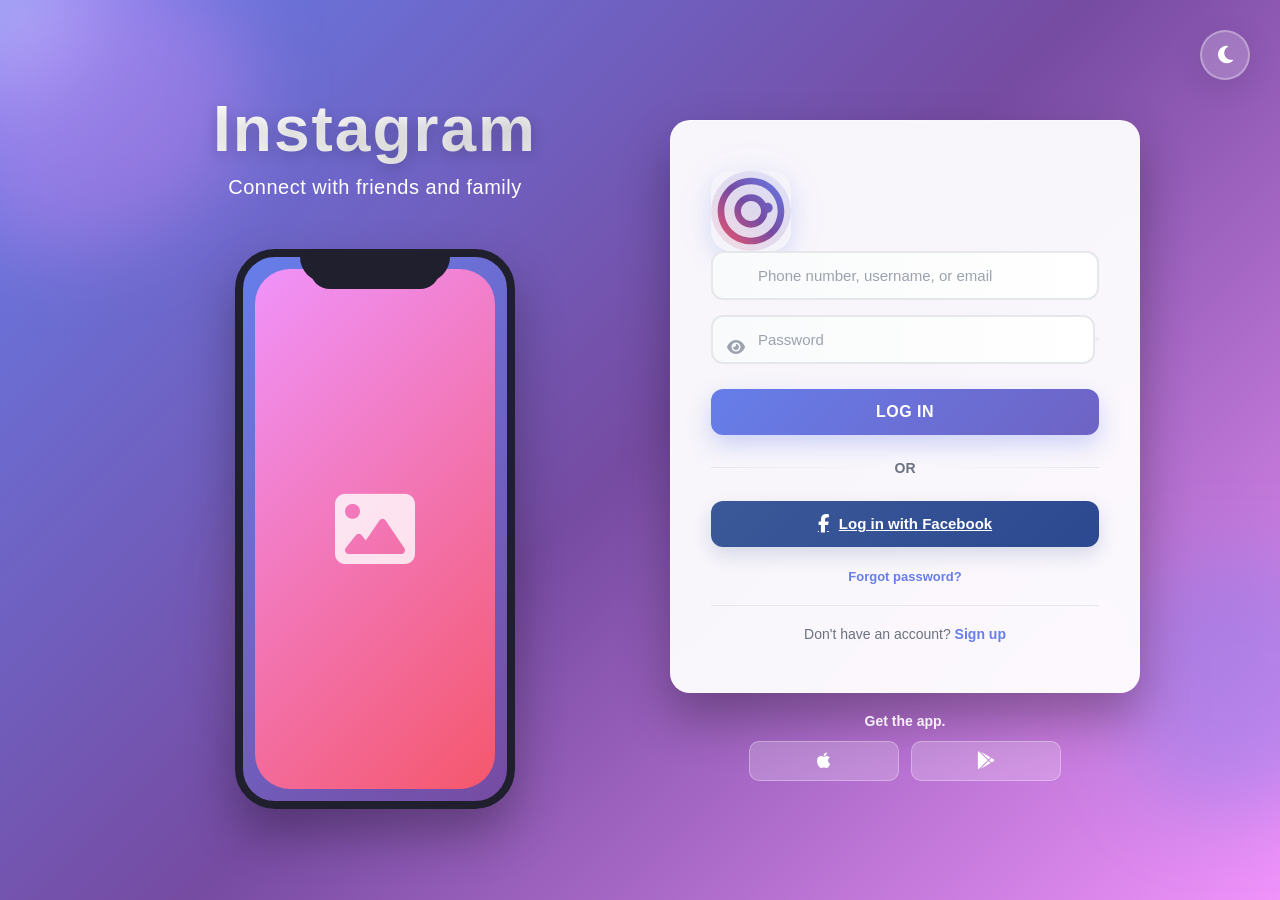
==== index.html @ fd5dc2a0 "Add files via upload" ====
<!DOCTYPE html>
<html lang="en">

<head>
  <meta charset="UTF-8">
  <meta name="viewport" content="width=device-width, initial-scale=1.0">
  <link rel="stylesheet" href="./css/main.css">
  <link rel="stylesheet" href="https://cdnjs.cloudflare.com/ajax/libs/font-awesome/6.4.0/css/all.min.css">
  <title>Instagram Login - Modern Design</title>
</head>

<body>
  <!-- Mouse Tracker Light -->
  <div class="mouse-tracker">
    <div class="tracker-light"></div>
    <div class="tracker-glow"></div>
    <div class="tracker-particles"></div>
  </div>

  <button class="theme-toggle" id="themeToggle" aria-label="Toggle dark mode">
    <i class="fas fa-moon"></i>
  </button>

  <div class="background-animation">
    <div class="gradient-blob blob-1"></div>
    <div class="gradient-blob blob-2"></div>
    <div class="gradient-blob blob-3"></div>
  </div>

  <div class="container">
    <div class="login-wrapper">
      <div class="left-section">
        <div class="brand-section">
          <h1 class="brand-title">Instagram</h1>
          <p class="brand-subtitle">Connect with friends and family</p>
        </div>
        <div class="phone-mockup">
          <div class="phone-notch"></div>
          <div class="phone-content">
            <i class="fas fa-image"></i>
          </div>
        </div>
      </div>

      <div class="right-section">
        <div class="login-container">
          <div class="logo-wrapper">
            <svg class="instagram-logo" viewBox="0 0 24 24" fill="none" xmlns="http://www.w3.org/2000/svg">
              <!-- Outer gradient circle -->
              <defs>
                <linearGradient id="instagramGradient" x1="0%" y1="100%" x2="100%" y2="0%">
                  <stop offset="0%" style="stop-color:#f5576c;stop-opacity:1" />
                  <stop offset="50%" style="stop-color:#764ba2;stop-opacity:1" />
                  <stop offset="100%" style="stop-color:#667eea;stop-opacity:1" />
                </linearGradient>
              </defs>
              <!-- Background circle -->
              <circle cx="12" cy="12" r="12" fill="url(#instagramGradient)" opacity="0.15" />
              <!-- Instagram icon -->
              <path
                d="M12 2C6.48 2 2 6.48 2 12C2 17.52 6.48 22 12 22C17.52 22 22 17.52 22 12C22 6.48 17.52 2 12 2M12 20C7.58 20 4 16.42 4 12C4 7.58 7.58 4 12 4C16.42 4 20 7.58 20 12C20 16.42 16.42 20 12 20M17 12.5C17.83 12.5 18.5 11.83 18.5 11C18.5 10.17 17.83 9.5 17 9.5C16.17 9.5 15.5 10.17 15.5 11C15.5 11.83 16.17 12.5 17 12.5M12 7C9.24 7 7 9.24 7 12C7 14.76 9.24 17 12 17C14.76 17 17 14.76 17 12C17 9.24 14.76 7 12 7M12 15C10.34 15 9 13.66 9 12C9 10.34 10.34 9 12 9C13.66 9 15 10.34 15 12C15 13.66 13.66 15 12 15Z"
                fill="url(#instagramGradient)" />
            </svg>
          </div>

          <form id="loginForm" class="login-form">
            <div class="input-group">
              <i class="fas fa-user"></i>
              <input id="username" type="text" placeholder="Phone number, username, or email" required>
            </div>

            <div class="input-group">
              <i class="fas fa-lock"></i>
              <input id="password" type="password" placeholder="Password" required>
              <button type="button" class="password-toggle" id="passwordToggle" aria-label="Toggle password visibility">
                <i class="fas fa-eye"></i>
              </button>
            </div>

            <button type="submit" class="btn-submit">Log In</button>
          </form>

          <div class="divider">
            <span>OR</span>
          </div>

          <a href="https://www.facebook.com/login/" target="_blank" class="btn-facebook">
            <i class="fab fa-facebook-f"></i>
            Log in with Facebook
          </a>

          <div class="forgot-password">
            <a href="https://www.instagram.com/accounts/password/reset/" target="_blank">Forgot password?</a>
          </div>

          <div class="signup-section">
            <p>Don't have an account? <a href="https://www.instagram.com/accounts/emailsignup/" target="_blank"
                class="signup-link">Sign up</a></p>
          </div>
        </div>

        <div class="app-download">
          <p>Get the app.</p>
          <div class="download-buttons">
            <a href="https://apps.apple.com/app/instagram/id389801252" target="_blank" class="download-btn">
              <i class="fab fa-apple"></i>
            </a>
            <a href="https://play.google.com/store/apps/details?id=com.instagram.android" target="_blank"
              class="download-btn">
              <i class="fab fa-google-play"></i>
            </a>
          </div>
        </div>
      </div>
    </div>
  </div>

  <script src="./js/script.js"></script>
</body>

<script src="./js/password-toggle.js"></script>

</html>
---- css/main.css ----
* {
  margin: 0;
  padding: 0;
  box-sizing: border-box;
}

:root {
  /* Light Theme Colors */
  --primary-gradient: linear-gradient(135deg, #667eea 0%, #764ba2 100%);
  --secondary-gradient: linear-gradient(135deg, #f093fb 0%, #f5576c 100%);
  --text-dark: #1f2937;
  --text-light: #6b7280;
  --border-color: #e5e7eb;
  --bg-light: #f9fafb;
  --bg-container: rgba(255, 255, 255, 0.95);
  --input-bg: #f9fafb;
  --input-border: #e5e7eb;
  --icon-color: #9ca3af;
  --placeholder-color: #9ca3af;
  --link-color: #667eea;
  --link-hover: #764ba2;
  --divider-color: #e5e7eb;
  --shadow-light: rgba(0, 0, 0, 0.1);
  --shadow-medium: rgba(0, 0, 0, 0.15);
  --shadow-dark: rgba(0, 0, 0, 0.3);
}

/* Dark Theme */
body.dark-theme {
  --text-dark: #f3f4f6;
  --text-light: #d1d5db;
  --bg-light: #111827;
  --bg-container: rgba(17, 24, 39, 0.95);
  --input-bg: #1f2937;
  --input-border: #374151;
  --icon-color: #6b7280;
  --placeholder-color: #6b7280;
  --link-color: #818cf8;
  --link-hover: #a5b4fc;
  --divider-color: #374151;
  --shadow-light: rgba(0, 0, 0, 0.3);
  --shadow-medium: rgba(0, 0, 0, 0.4);
  --shadow-dark: rgba(0, 0, 0, 0.6);
}

html,
body {
  height: 100%;
  width: 100%;
}

body {
  font-family: -apple-system, BlinkMacSystemFont, 'SF Pro Display', 'SF Pro Text', 'Segoe UI', Helvetica, Arial, sans-serif;
  background: #ffffff;
  overflow: hidden;
  position: relative;
  transition: background 0.4s cubic-bezier(0.34, 1.56, 0.64, 1);
  -webkit-font-smoothing: antialiased;
  -moz-osx-font-smoothing: grayscale;
}

body.dark-theme {
  background: #0f172a;
}

/* Mouse Tracker Light */
.mouse-tracker {
  position: fixed;
  pointer-events: none;
  z-index: 10000;
  mix-blend-mode: screen;
}

.tracker-light {
  position: absolute;
  width: 300px;
  height: 300px;
  background: radial-gradient(circle, rgba(102, 126, 234, 0.8) 0%, rgba(118, 75, 162, 0.4) 40%, transparent 70%);
  border-radius: 50%;
  transform: translate(-50%, -50%);
  filter: blur(40px);
  pointer-events: none;
  transition: opacity 0.2s ease;
}

.tracker-glow {
  position: absolute;
  width: 200px;
  height: 200px;
  background: radial-gradient(circle, rgba(240, 147, 251, 0.6) 0%, transparent 70%);
  border-radius: 50%;
  transform: translate(-50%, -50%);
  filter: blur(30px);
  pointer-events: none;
  opacity: 0;
  transition: opacity 0.3s ease;
}

.tracker-particles {
  position: absolute;
  width: 100%;
  height: 100%;
  pointer-events: none;
}

/* Hide tracker in dark theme by default, show subtle version */
body.dark-theme .tracker-light {
  background: radial-gradient(circle, rgba(129, 140, 248, 0.6) 0%, rgba(99, 102, 241, 0.2) 40%, transparent 70%);
}

body.dark-theme .tracker-glow {
  background: radial-gradient(circle, rgba(139, 92, 246, 0.4) 0%, transparent 70%);
}

/* Particle Animation */
@keyframes particle-float {
  0% {
    transform: translate(0, 0) scale(1);
    opacity: 1;
  }
  100% {
    transform: translate(var(--tx), var(--ty)) scale(0);
    opacity: 0;
  }
}

.tracker-particle {
  position: absolute;
  width: 4px;
  height: 4px;
  background: radial-gradient(circle, #667eea, #764ba2);
  border-radius: 50%;
  pointer-events: none;
  box-shadow: 0 0 10px rgba(102, 126, 234, 0.6);
  animation: particle-float 1s ease-out forwards;
}

body.dark-theme .tracker-particle {
  background: radial-gradient(circle, #818cf8, #a5b4fc);
  box-shadow: 0 0 10px rgba(129, 140, 248, 0.5);
}

/* Theme Toggle Button */
.theme-toggle {
  position: fixed;
  top: 30px;
  right: 30px;
  width: 50px;
  height: 50px;
  border-radius: 50%;
  background: rgba(255, 255, 255, 0.2);
  border: 2px solid rgba(255, 255, 255, 0.3);
  color: white;
  font-size: 20px;
  cursor: pointer;
  z-index: 1000;
  display: flex;
  align-items: center;
  justify-content: center;
  transition: all 0.4s cubic-bezier(0.34, 1.56, 0.64, 1);
  backdrop-filter: blur(10px);
  box-shadow: 0 8px 32px rgba(0, 0, 0, 0.1);
}

.theme-toggle:hover {
  background: rgba(255, 255, 255, 0.3);
  transform: scale(1.1) rotate(20deg);
  box-shadow: 0 12px 40px rgba(0, 0, 0, 0.2);
}

.theme-toggle:active {
  transform: scale(0.95);
}

.theme-toggle i {
  transition: transform 0.4s cubic-bezier(0.34, 1.56, 0.64, 1);
}

.theme-toggle i.fa-sun {
  animation: rotate360 0.6s ease-in-out;
}

@keyframes rotate360 {
  from {
    transform: rotate(0deg);
  }
  to {
    transform: rotate(360deg);
  }
}

/* Animated Background */
.background-animation {
  position: fixed;
  top: 0;
  left: 0;
  width: 100%;
  height: 100%;
  background: linear-gradient(135deg, #667eea 0%, #764ba2 50%, #f093fb 100%);
  z-index: -2;
  overflow: hidden;
  transition: background 0.6s ease;
}

body.dark-theme .background-animation {
  background: linear-gradient(135deg, #1e293b 0%, #0f172a 50%, #1a1a2e 100%);
}

.gradient-blob {
  position: absolute;
  border-radius: 40% 60% 70% 30% / 40% 50% 60% 50%;
  background: rgba(255, 255, 255, 0.1);
  animation: blobAnimation 8s infinite;
  filter: blur(40px);
}

.blob-1 {
  width: 300px;
  height: 300px;
  top: -50px;
  left: -50px;
  background: rgba(240, 147, 251, 0.3);
  animation-delay: 0s;
  transition: background 0.6s ease;
}

body.dark-theme .blob-1 {
  background: rgba(139, 92, 246, 0.2);
}

.blob-2 {
  width: 250px;
  height: 250px;
  bottom: 10%;
  right: -100px;
  background: rgba(102, 126, 234, 0.3);
  animation-delay: 2s;
  transition: background 0.6s ease;
}

body.dark-theme .blob-2 {
  background: rgba(96, 165, 250, 0.2);
}

.blob-3 {
  width: 200px;
  height: 200px;
  bottom: 20%;
  left: 20%;
  background: rgba(245, 87, 108, 0.2);
  animation-delay: 4s;
  transition: background 0.6s ease;
}

body.dark-theme .blob-3 {
  background: rgba(244, 63, 94, 0.15);
}

@keyframes blobAnimation {
  0%,
  100% {
    transform: translate(0, 0) scale(1);
  }
  33% {
    transform: translate(30px, -50px) scale(1.1);
  }
  66% {
    transform: translate(-20px, 20px) scale(0.9);
  }
}

/* Main Container */
.container {
  display: flex;
  justify-content: center;
  align-items: center;
  min-height: 100vh;
  padding: 20px;
  position: relative;
  z-index: 1;
}

.login-wrapper {
  display: grid;
  grid-template-columns: 1fr 1fr;
  gap: 60px;
  align-items: center;
  width: 100%;
  max-width: 1000px;
  perspective: 1000px;
}

/* Left Section */
.left-section {
  display: flex;
  flex-direction: column;
  align-items: center;
  justify-content: center;
  color: white;
  animation: fadeInLeft 0.8s ease-out;
}

@keyframes fadeInLeft {
  from {
    opacity: 0;
    transform: translateX(-50px);
  }
  to {
    opacity: 1;
    transform: translateX(0);
  }
}

.brand-section {
  text-align: center;
  margin-bottom: 50px;
  animation: premium-slide-down 0.8s cubic-bezier(0.34, 1.56, 0.64, 1);
}

.brand-title {
  font-size: 64px;
  font-weight: 800;
  margin-bottom: 10px;
  background: linear-gradient(135deg, #ffffff, #f0f0f0);
  -webkit-background-clip: text;
  -webkit-text-fill-color: transparent;
  background-clip: text;
  text-shadow: 0 4px 15px rgba(0, 0, 0, 0.2);
  animation: premium-neon-glow 3s ease-in-out infinite;
  letter-spacing: 2px;
}

.brand-subtitle {
  font-size: 20px;
  font-weight: 300;
  opacity: 0.9;
  letter-spacing: 0.5px;
  animation: premium-slide-up 0.8s ease-out 0.2s both;
}

/* Phone Mockup */
.phone-mockup {
  width: 280px;
  height: 560px;
  background: linear-gradient(135deg, #667eea 0%, #764ba2 100%);
  border-radius: 40px;
  padding: 12px;
  box-shadow: 0 25px 50px rgba(0, 0, 0, 0.3);
  position: relative;
  border: 8px solid #1f1f2e;
  animation: premium-float 4s ease-in-out infinite;
}

.phone-mockup::before {
  content: "";
  position: absolute;
  top: 0;
  left: 50%;
  transform: translateX(-50%);
  width: 150px;
  height: 25px;
  background: #1f1f2e;
  border-radius: 0 0 25px 25px;
  z-index: 10;
}

.phone-notch {
  position: absolute;
  top: 12px;
  left: 50%;
  transform: translateX(-50%);
  width: 130px;
  height: 20px;
  background: #1f1f2e;
  border-radius: 0 0 20px 20px;
  z-index: 11;
}

.phone-content {
  width: 100%;
  height: 100%;
  background: linear-gradient(135deg, #f093fb 0%, #f5576c 100%);
  border-radius: 35px;
  display: flex;
  align-items: center;
  justify-content: center;
  font-size: 80px;
  color: rgba(255, 255, 255, 0.8);
}

@keyframes float {
  0%,
  100% {
    transform: translateY(0px);
  }
  50% {
    transform: translateY(-20px);
  }
}

/* Right Section - Login Form */
.right-section {
  display: flex;
  flex-direction: column;
  gap: 20px;
  animation: fadeInRight 0.8s ease-out;
}

@keyframes fadeInRight {
  from {
    opacity: 0;
    transform: translateX(50px);
  }
  to {
    opacity: 1;
    transform: translateX(0);
  }
}

.login-container {
  background: var(--bg-container);
  backdrop-filter: blur(20px);
  border-radius: 20px;
  padding: 50px 40px;
  box-shadow: 0 25px 50px var(--shadow-dark);
  border: 1px solid rgba(255, 255, 255, 0.3);
  transition: all 0.4s cubic-bezier(0.34, 1.56, 0.64, 1);
  color: var(--text-dark);
  animation: premium-zoom-in 0.8s cubic-bezier(0.34, 1.56, 0.64, 1);
}

body.dark-theme .login-container {
  border: 1px solid rgba(255, 255, 255, 0.1);
}

.login-container:hover {
  box-shadow: 0 35px 70px var(--shadow-dark);
  transform: translateY(-5px);
  animation: premium-glow 1.5s ease-in-out infinite;
  box-shadow: 0 30px 60px var(--shadow-dark);
  transform: translateY(-5px);
}
}

.logo-wrapper {
  display: flex;
  justify-content: center;
  margin-bottom: 40px;
}

.instagram-logo {
  width: 80px;
  height: 80px;
  border-radius: 20px;
  box-shadow: 0 8px 25px rgba(102, 126, 234, 0.2);
  transition: all 0.3s ease;
  animation: premium-zoom-in 0.8s cubic-bezier(0.34, 1.56, 0.64, 1) 0.3s both;
  filter: drop-shadow(0 0 20px rgba(102, 126, 234, 0.1));
  display: block;
}

.instagram-logo:hover {
  transform: scale(1.15) rotate(-5deg);
  animation: premium-pulse 1.5s ease-in-out infinite;
  box-shadow: 0 15px 40px rgba(102, 126, 234, 0.4);
  filter: drop-shadow(0 0 30px rgba(102, 126, 234, 0.3));
}

/* Form Styling */
.login-form {
  display: flex;
  flex-direction: column;
  gap: 15px;
  margin-bottom: 20px;
  animation: premium-fade-in 0.8s ease-out 0.4s both;
}

.input-group {
  position: relative;
  display: flex;
  align-items: center;
  animation: premium-slide-up 0.6s cubic-bezier(0.34, 1.56, 0.64, 1);
}

.input-group:nth-child(1) {
  animation-delay: 0.5s;
}

.input-group:nth-child(2) {
  animation-delay: 0.6s;
}

.input-group i {
  position: absolute;
  left: 16px;
  color: var(--icon-color);
  font-size: 16px;
  transition: all 0.4s cubic-bezier(0.34, 1.56, 0.64, 1);
}

.input-group input {
  width: 100%;
  padding: 14px 16px 14px 45px;
  border: 2px solid var(--input-border);
  border-radius: 12px;
  font-size: 15px;
  background-color: var(--input-bg);
  transition: all 0.4s cubic-bezier(0.34, 1.56, 0.64, 1);
  font-family: inherit;
  color: #667eea;
  font-weight: 500;
}

body.dark-theme .input-group input {
  color: #818cf8;
}

.input-group input::placeholder {
  color: var(--placeholder-color);
  transition: color 0.3s ease;
}

.input-group input:focus {
  outline: none;
  border-color: var(--link-color);
  background-color: var(--bg-light);
  box-shadow: 0 0 0 4px rgba(102, 126, 234, 0.1);
  animation: premium-border-glow 1.5s ease-in-out infinite;
  transform: translateY(-2px);
}

body.dark-theme .input-group input:focus {
  box-shadow: 0 0 0 4px rgba(129, 140, 248, 0.2);
}

.input-group input:focus ~ i {
  color: var(--link-color);
  transform: scale(1.3) rotate(10deg);
  animation: premium-pulse 0.8s ease-out;
}

.input-group input:hover {
  border-color: var(--link-color);
  box-shadow: 0 5px 15px rgba(102, 126, 234, 0.15);

/* Password Toggle Button */
.password-toggle {
  position: absolute;
  right: 16px;
  top: 50%;
  transform: translateY(-50%);
  background: none;
  border: none;
  color: var(--icon-color);
  font-size: 16px;
  cursor: pointer;
  transition: all 0.3s cubic-bezier(0.34, 1.56, 0.64, 1);
  padding: 6px 10px;
  display: flex;
  align-items: center;
  justify-content: center;
  z-index: 2;
  animation: premium-slide-up 0.6s cubic-bezier(0.34, 1.56, 0.64, 1) 0.6s both;
}

.password-toggle:hover {
  color: var(--link-color);
  transform: translateY(-50%) scale(1.2);
  animation: premium-pulse 0.6s ease-out;
}

.password-toggle:active {
  transform: translateY(-50%) scale(0.95);
}

.password-toggle i {
  transition: all 0.4s cubic-bezier(0.34, 1.56, 0.64, 1);
}

@keyframes icon-flip {
  0% {
    transform: rotateY(0deg);
  }
  100% {
    transform: rotateY(360deg);
  }
}

.password-toggle.visible i {
  animation: icon-flip 0.4s ease-out;
}

}

/* Buttons */
.btn-submit {
  background: var(--primary-gradient);
  background-size: 200% 100%;
  color: white;
  border: none;
  padding: 14px 20px;
  border-radius: 12px;
  font-size: 16px;
  font-weight: 600;
  cursor: pointer;
  transition: all 0.4s cubic-bezier(0.34, 1.56, 0.64, 1);
  box-shadow: 0 10px 25px rgba(102, 126, 234, 0.3);
  text-transform: uppercase;
  letter-spacing: 0.5px;
  margin-top: 10px;
  animation: premium-slide-up 0.6s cubic-bezier(0.34, 1.56, 0.64, 1) 0.7s both;
  position: relative;
  overflow: hidden;
}

.btn-submit::before {
  content: '';
  position: absolute;
  top: 50%;
  left: 50%;
  width: 0;
  height: 0;
  border-radius: 50%;
  background: rgba(255, 255, 255, 0.3);
  transform: translate(-50%, -50%);
  transition: width 0.6s, height 0.6s;
}

.btn-submit:hover {
  transform: translateY(-4px) scale(1.02);
  box-shadow: 0 20px 50px rgba(102, 126, 234, 0.5);
  animation: premium-glow 1.5s ease-in-out infinite;
  background-position: 100% 0;
}

.btn-submit:active {
  transform: translateY(-2px) scale(0.98);
}

.btn-submit:active::before {
  width: 300px;
  height: 300px;
}

.divider {
  display: flex;
  align-items: center;
  margin: 25px 0;
  gap: 15px;
  animation: premium-fade-in 0.8s ease-out 0.8s both;
}

.divider::before,
.divider::after {
  content: "";
  flex: 1;
  height: 1px;
  background: linear-gradient(to right, var(--divider-color), transparent);
  transition: background 0.4s ease;
}

.divider::after {
  background: linear-gradient(to left, var(--divider-color), transparent);
  transition: background 0.4s ease;
}

.divider span {
  color: var(--text-light);
  font-size: 14px;
  font-weight: 600;
  transition: color 0.4s ease;
}

.btn-facebook {
  display: flex;
  align-items: center;
  justify-content: center;
  gap: 10px;
  background: linear-gradient(135deg, #3b5998 0%, #1e3a8a 100%);
  background-size: 200% 100%;
  color: white;
  border: none;
  padding: 14px 20px;
  border-radius: 12px;
  font-size: 15px;
  font-weight: 600;
  cursor: pointer;
  transition: all 0.4s cubic-bezier(0.34, 1.56, 0.64, 1);
  box-shadow: 0 8px 20px rgba(59, 89, 152, 0.2);
  animation: premium-slide-up 0.6s cubic-bezier(0.34, 1.56, 0.64, 1) 0.8s both;
  position: relative;
  overflow: hidden;
}

.btn-facebook::after {
  content: '';
  position: absolute;
  top: 0;
  left: -100%;
  width: 100%;
  height: 100%;
  background: linear-gradient(90deg, transparent, rgba(255, 255, 255, 0.3), transparent);
  transition: left 0.6s cubic-bezier(0.34, 1.56, 0.64, 1);
}

body.dark-theme .btn-facebook {
  background: linear-gradient(135deg, #1e3a8a 0%, #0c2559 100%);
  background-size: 200% 100%;
  box-shadow: 0 8px 20px rgba(30, 58, 138, 0.4);
}

.btn-facebook:hover {
  transform: translateY(-3px) scale(1.02);
  box-shadow: 0 18px 40px rgba(59, 89, 152, 0.4);
  background-position: 100% 0;
  animation: premium-bounce 0.6s ease-out;
}

.btn-facebook:hover::after {
  left: 100%;
}

.btn-facebook i {
  font-size: 18px;
  transition: transform 0.4s cubic-bezier(0.34, 1.56, 0.64, 1);
}

.btn-facebook:hover i {
  transform: scale(1.3) rotate(15deg);
}

/* Links */
.forgot-password {
  text-align: center;
  margin: 20px 0;
}

.forgot-password a {
  color: var(--link-color);
  text-decoration: none;
  font-size: 13px;
  font-weight: 600;
  transition: all 0.3s ease;
}

.forgot-password a:hover {
  color: var(--link-hover);
  text-decoration: underline;
}

.signup-section {
  text-align: center;
  padding-top: 20px;
  border-top: 1px solid var(--divider-color);
  color: var(--text-light);
  font-size: 14px;
  transition: border-color 0.4s ease;
}

.signup-section a {
  color: var(--link-color);
  font-weight: 600;
  text-decoration: none;
  transition: all 0.3s ease;
}

.signup-section a:hover {
  color: var(--link-hover);
  text-decoration: underline;
}

/* App Download Section */
.app-download {
  text-align: center;
  color: white;
  animation: fadeIn 1s ease-out 0.3s both;
}

.app-download p {
  font-size: 14px;
  font-weight: 600;
  margin-bottom: 12px;
  opacity: 0.9;
  transition: opacity 0.4s ease;
}

.download-buttons {
  display: flex;
  gap: 12px;
  justify-content: center;
}

.download-btn {
  width: 150px;
  padding: 10px;
  background: rgba(255, 255, 255, 0.2);
  border: 1px solid rgba(255, 255, 255, 0.3);
  border-radius: 10px;
  color: white;
  text-decoration: none;
  font-size: 14px;
  font-weight: 600;
  transition: all 0.4s cubic-bezier(0.34, 1.56, 0.64, 1);
  display: flex;
  align-items: center;
  justify-content: center;
  gap: 8px;
  position: relative;
  overflow: hidden;
}

.download-btn::before {
  content: "";
  position: absolute;
  top: 0;
  left: -100%;
  width: 100%;
  height: 100%;
  background: linear-gradient(90deg, transparent, rgba(255, 255, 255, 0.2), transparent);
  transition: left 0.6s ease;
  pointer-events: none;
}

.download-btn:hover::before {
  left: 100%;
}

.download-btn:hover {
  background: rgba(255, 255, 255, 0.35);
  transform: translateY(-3px) scale(1.05);
  box-shadow: 0 8px 20px rgba(0, 0, 0, 0.2);
}

.download-btn i {
  font-size: 18px;
  position: relative;
  z-index: 1;
}

@keyframes fadeIn {
  from {
    opacity: 0;
  }
  to {
    opacity: 1;
  }
}

/* ============= PREMIUM ANIMATIONS COLLECTION ============= */

/* Smooth entrance animations */
@keyframes premium-fade-in {
  from {
    opacity: 0;
    filter: blur(10px);
  }
  to {
    opacity: 1;
    filter: blur(0px);
  }
}

@keyframes premium-slide-up {
  from {
    opacity: 0;
    transform: translateY(50px);
    filter: blur(10px);
  }
  to {
    opacity: 1;
    transform: translateY(0);
    filter: blur(0px);
  }
}

@keyframes premium-slide-down {
  from {
    opacity: 0;
    transform: translateY(-50px);
    filter: blur(10px);
  }
  to {
    opacity: 1;
    transform: translateY(0);
    filter: blur(0px);
  }
}

@keyframes premium-zoom-in {
  from {
    opacity: 0;
    transform: scale(0.9) perspective(1000px) rotateX(20deg);
    filter: blur(10px);
  }
  to {
    opacity: 1;
    transform: scale(1) perspective(1000px) rotateX(0deg);
    filter: blur(0px);
  }
}

@keyframes premium-rotate-in {
  from {
    opacity: 0;
    transform: rotate(-10deg) scale(0.9);
  }
  to {
    opacity: 1;
    transform: rotate(0deg) scale(1);
  }
}

/* Continuous premium animations */
@keyframes premium-float {
  0%, 100% {
    transform: translateY(0px) translateX(0px);
  }
  25% {
    transform: translateY(-15px) translateX(5px);
  }
  50% {
    transform: translateY(-25px) translateX(-5px);
  }
  75% {
    transform: translateY(-15px) translateX(5px);
  }
}

@keyframes premium-pulse {
  0%, 100% {
    transform: scale(1);
    box-shadow: 0 0 0 0 rgba(102, 126, 234, 0.7);
  }
  50% {
    box-shadow: 0 0 0 15px rgba(102, 126, 234, 0);
  }
}

@keyframes premium-glow {
  0%, 100% {
    box-shadow: 0 0 20px rgba(102, 126, 234, 0.4), inset 0 0 20px rgba(102, 126, 234, 0.2);
  }
  50% {
    box-shadow: 0 0 40px rgba(102, 126, 234, 0.8), inset 0 0 30px rgba(102, 126, 234, 0.4);
  }
}

@keyframes premium-gradient-shift {
  0% {
    background-position: 0% 50%;
  }
  50% {
    background-position: 100% 50%;
  }
  100% {
    background-position: 0% 50%;
  }
}

@keyframes premium-swing {
  0%, 100% {
    transform: rotate(0deg);
  }
  25% {
    transform: rotate(3deg);
  }
  75% {
    transform: rotate(-3deg);
  }
}

@keyframes premium-bounce {
  0%, 100% {
    transform: translateY(0) scaleY(1);
  }
  50% {
    transform: translateY(-10px) scaleY(0.95);
  }
}

@keyframes premium-shimmer {
  0% {
    background-position: -1000px 0;
  }
  100% {
    background-position: 1000px 0;
  }
}

@keyframes premium-border-glow {
  0%, 100% {
    border-color: rgba(102, 126, 234, 0.3);
    box-shadow: 0 0 10px rgba(102, 126, 234, 0.1), inset 0 0 10px rgba(102, 126, 234, 0.05);
  }
  50% {
    border-color: rgba(102, 126, 234, 0.8);
    box-shadow: 0 0 30px rgba(102, 126, 234, 0.4), inset 0 0 20px rgba(102, 126, 234, 0.15);
  }
}

@keyframes premium-ripple {
  0% {
    transform: scale(0);
    opacity: 1;
  }
  100% {
    transform: scale(2.5);
    opacity: 0;
  }
}

@keyframes premium-liquid {
  0%, 100% {
    border-radius: 40% 60% 70% 30% / 40% 50% 60% 50%;
  }
  25% {
    border-radius: 70% 30% 46% 54% / 30% 30% 70% 70%;
  }
  50% {
    border-radius: 100% 60% 52% 37% / 72% 70% 30% 28%;
  }
  75% {
    border-radius: 25% 75% 60% 40% / 60% 60% 30% 40%;
  }
}

@keyframes premium-neon-glow {
  0%, 100% {
    text-shadow: 0 0 10px #667eea, 0 0 20px #667eea, 0 0 30px #667eea;
  }
  50% {
    text-shadow: 0 0 20px #667eea, 0 0 30px #667eea, 0 0 40px #764ba2, 0 0 50px #764ba2;
  }
}

@keyframes premium-wave {
  0%, 100% {
    transform: translateX(0) skewY(0deg);
  }
  25% {
    transform: translateX(5px) skewY(2deg);
  }
  50% {
    transform: translateX(0) skewY(0deg);
  }
  75% {
    transform: translateX(-5px) skewY(-2deg);
  }
}

@keyframes premium-color-shift {
  0% {
    filter: hue-rotate(0deg);
  }
  50% {
    filter: hue-rotate(20deg);
  }
  100% {
    filter: hue-rotate(0deg);
  }
}

@keyframes premium-blur-pulse {
  0%, 100% {
    filter: blur(0px);
    opacity: 1;
  }
  50% {
    filter: blur(2px);
    opacity: 0.95;
  }
}

@keyframes premium-360-spin {
  from {
    transform: rotate(0deg) scale(1);
  }
  50% {
    transform: rotate(180deg) scale(1.05);
  }
  to {
    transform: rotate(360deg) scale(1);
  }
}

/* Enhanced existing animations */
@keyframes shimmer {
  0% {
    background-position: -1000px 0;
  }
  100% {
    background-position: 1000px 0;
  }
}

@keyframes glow-pulse {
  0%,
  100% {
    box-shadow: 0 0 20px rgba(102, 126, 234, 0.4),
      0 10px 25px rgba(102, 126, 234, 0.3);
  }
  50% {
    box-shadow: 0 0 30px rgba(102, 126, 234, 0.6),
      0 10px 25px rgba(102, 126, 234, 0.4);
  }
}

@keyframes button-shine {
  0% {
    background-position: -1000px 0;
  }
  100% {
    background-position: 1000px 0;
  }
}

@keyframes rotate-gradient {
  0% {
    background-position: 0% 50%;
  }
  50% {
    background-position: 100% 50%;
  }
  100% {
    background-position: 0% 50%;
  }
}

@keyframes scale-in-center {
  0% {
    transform: scale(0.95);
    opacity: 0;
  }
  50% {
    opacity: 1;
  }
  100% {
    transform: scale(1);
    opacity: 1;
  }
}

@keyframes slide-up-fade {
  0% {
    transform: translateY(40px);
    opacity: 0;
  }
  100% {
    transform: translateY(0);
    opacity: 1;
  }
}

@keyframes ripple {
  0% {
    transform: scale(0);
    opacity: 1;
  }
  100% {
    transform: scale(2.5);
    opacity: 0;
  }
}

@keyframes pulse-scale {
  0%,
  100% {
    transform: scale(1);
  }
  50% {
    transform: scale(1.05);
  }
}

@keyframes float-rotate {
  0% {
    transform: translateY(0) rotateX(0deg);
  }
  50% {
    transform: translateY(-20px) rotateX(10deg);
  }
  100% {
    transform: translateY(0) rotateX(0deg);
  }
}

@keyframes text-shimmer {
  0% {
    background-position: -100% 0;
  }
  100% {
    background-position: 100% 0;
  }
}

@keyframes border-glow {
  0%,
  100% {
    border-color: rgba(102, 126, 234, 0.3);
    box-shadow: 0 0 10px rgba(102, 126, 234, 0.1);
  }
  50% {
    border-color: rgba(102, 126, 234, 0.8);
    box-shadow: 0 0 20px rgba(102, 126, 234, 0.3);
  }
}

@keyframes icon-pop {
  0% {
    transform: scale(0) rotate(-180deg);
    opacity: 0;
  }
  100% {
    transform: scale(1) rotate(0deg);
    opacity: 1;
  }
}

@keyframes slide-right {
  0% {
    transform: translateX(-50px);
    opacity: 0;
  }
  100% {
    transform: translateX(0);
    opacity: 1;
  }
}

@keyframes gradient-shift {
  0% {
    filter: hue-rotate(0deg);
  }
  100% {
    filter: hue-rotate(360deg);
  }
}

@keyframes bounce-in {
  0% {
    transform: scale(0.3);
    opacity: 0;
  }
  50% {
    opacity: 1;
  }
  70% {
    transform: scale(1.05);
  }
  100% {
    transform: scale(1);
    opacity: 1;
  }
}

/* Premium Animation Classes */
.login-container {
  animation: scale-in-center 0.8s cubic-bezier(0.34, 1.56, 0.64, 1);
}

.left-section {
  animation: fadeInLeft 0.8s ease-out;
}

.right-section {
  animation: fadeInRight 0.8s ease-out;
}

.instagram-logo {
  animation: icon-pop 0.7s cubic-bezier(0.34, 1.56, 0.64, 1);
  animation-delay: 0.3s;
  animation-fill-mode: both;
}

.input-group {
  animation: slide-up-fade 0.6s ease-out;
}

.input-group:nth-child(1) {
  animation-delay: 0.4s;
}

.input-group:nth-child(2) {
  animation-delay: 0.5s;
}

.input-group:nth-child(3) {
  animation-delay: 0.6s;
}

/* Premium Button Effects */
.btn-submit::before {
  content: "";
  position: absolute;
  top: 50%;
  left: 50%;
  width: 0;
  height: 0;
  background: rgba(255, 255, 255, 0.5);
  border-radius: 50%;
  transform: translate(-50%, -50%);
  pointer-events: none;
}

.btn-submit {
  position: relative;
  overflow: hidden;
  transition: all 0.4s cubic-bezier(0.175, 0.885, 0.32, 1.275);
}

.btn-submit:hover {
  transform: translateY(-3px);
  box-shadow: 0 15px 40px rgba(102, 126, 234, 0.4);
  letter-spacing: 1px;
}

.btn-submit:active::before {
  animation: ripple 0.6s ease-out;
}

.btn-submit:active {
  transform: scale(0.98);
}

/* Premium Facebook Button Animation */
.btn-facebook {
  position: relative;
  overflow: hidden;
  transition: all 0.4s cubic-bezier(0.175, 0.885, 0.32, 1.275);
}

.btn-facebook::after {
  content: "";
  position: absolute;
  top: 0;
  left: -100%;
  width: 100%;
  height: 100%;
  background: linear-gradient(
    90deg,
    transparent,
    rgba(255, 255, 255, 0.2),
    transparent
  );
  transition: left 0.5s ease-in-out;
}

.btn-facebook:hover {
  transform: translateY(-2px);
  box-shadow: 0 12px 30px rgba(59, 89, 152, 0.3);
}

.btn-facebook:hover::after {
  left: 100%;
}

.btn-facebook i {
  transition: transform 0.3s ease;
}

.btn-facebook:hover i {
  transform: scale(1.2) rotate(10deg);
}

/* Premium Input Animation */
.input-group input {
  position: relative;
  background: linear-gradient(90deg, #f9fafb 0%, #ffffff 50%, #f9fafb 100%);
  background-size: 200% 100%;
  background-position: 0% 0%;
}

.input-group input:focus {
  animation: border-glow 2s ease-in-out infinite;
  background-position: 100% 0%;
}

/* Icon Animation on Focus */
.input-group input:focus ~ i {
  animation: pulse-scale 0.4s ease-in-out;
}

/* Divider Animation */
.divider {
  animation: slide-up-fade 0.7s ease-out 0.7s both;
}

.divider::before,
.divider::after {
  animation: border-glow 3s ease-in-out infinite;
}

/* Link Hover Effects */
.forgot-password a,
.signup-section a {
  position: relative;
  display: inline-block;
  transition: all 0.3s ease;
}

.forgot-password a::after,
.signup-section a::after {
  content: "";
  position: absolute;
  bottom: -2px;
  left: 0;
  width: 0;
  height: 2px;
  background: linear-gradient(90deg, #667eea, #764ba2);
  transition: width 0.4s cubic-bezier(0.34, 1.56, 0.64, 1);
}

.forgot-password a:hover::after,
.signup-section a:hover::after {
  width: 100%;
}

/* Brand Title Premium Animation */
.brand-title {
  animation: text-shimmer 2s infinite;
  background: linear-gradient(90deg, #ffffff, #f0f0f0, #ffffff);
  background-size: 200% 100%;
  -webkit-background-clip: text;
  -webkit-text-fill-color: transparent;
  background-clip: text;
}

.brand-subtitle {
  animation: slide-up-fade 0.8s ease-out 0.2s both;
}

/* Phone Mockup Enhanced Animation */
.phone-mockup {
  animation: float-rotate 4s ease-in-out infinite;
}

.phone-content i {
  animation: pulse-scale 2s ease-in-out infinite;
}

/* Stagger Animation for Form Elements */
.login-form {
  animation: slide-up-fade 0.8s ease-out 0.3s both;
}

.btn-submit {
  animation: slide-up-fade 0.8s ease-out 0.6s both;
}

.login-form .input-group {
  animation-fill-mode: both;
}

.login-form .input-group:nth-child(1) {
  animation-delay: 0.4s;
}

.login-form .input-group:nth-child(2) {
  animation-delay: 0.5s;
}

/* Interactive Loading State */
.btn-submit.loading {
  pointer-events: none;
  opacity: 0.7;
}

.btn-submit.loading::after {
  content: "";
  position: absolute;
  width: 16px;
  height: 16px;
  border: 2px solid rgba(255, 255, 255, 0.3);
  border-top-color: white;
  border-radius: 50%;
  animation: spin 0.8s linear infinite;
  margin-left: 8px;
}

@keyframes spin {
  to {
    transform: rotate(360deg);
  }
}

/* Responsive Design */
@media (max-width: 768px) {
  .login-wrapper {
    grid-template-columns: 1fr;
    gap: 30px;
  }

  .left-section {
    display: none;
  }

  .brand-title {
    font-size: 48px;
  }

  .login-container {
    padding: 40px 30px;
  }

  .phone-mockup {
    display: none;
  }

  .right-section {
    max-width: 100%;
  }
}

@media (max-width: 480px) {
  .login-container {
    padding: 30px 20px;
  }

  .brand-title {
    font-size: 32px;
  }

  .input-group input {
    padding: 12px 14px 12px 40px;
    font-size: 14px;
  }

  .btn-submit,
  .btn-facebook {
    padding: 12px 16px;
    font-size: 14px;
  }
}
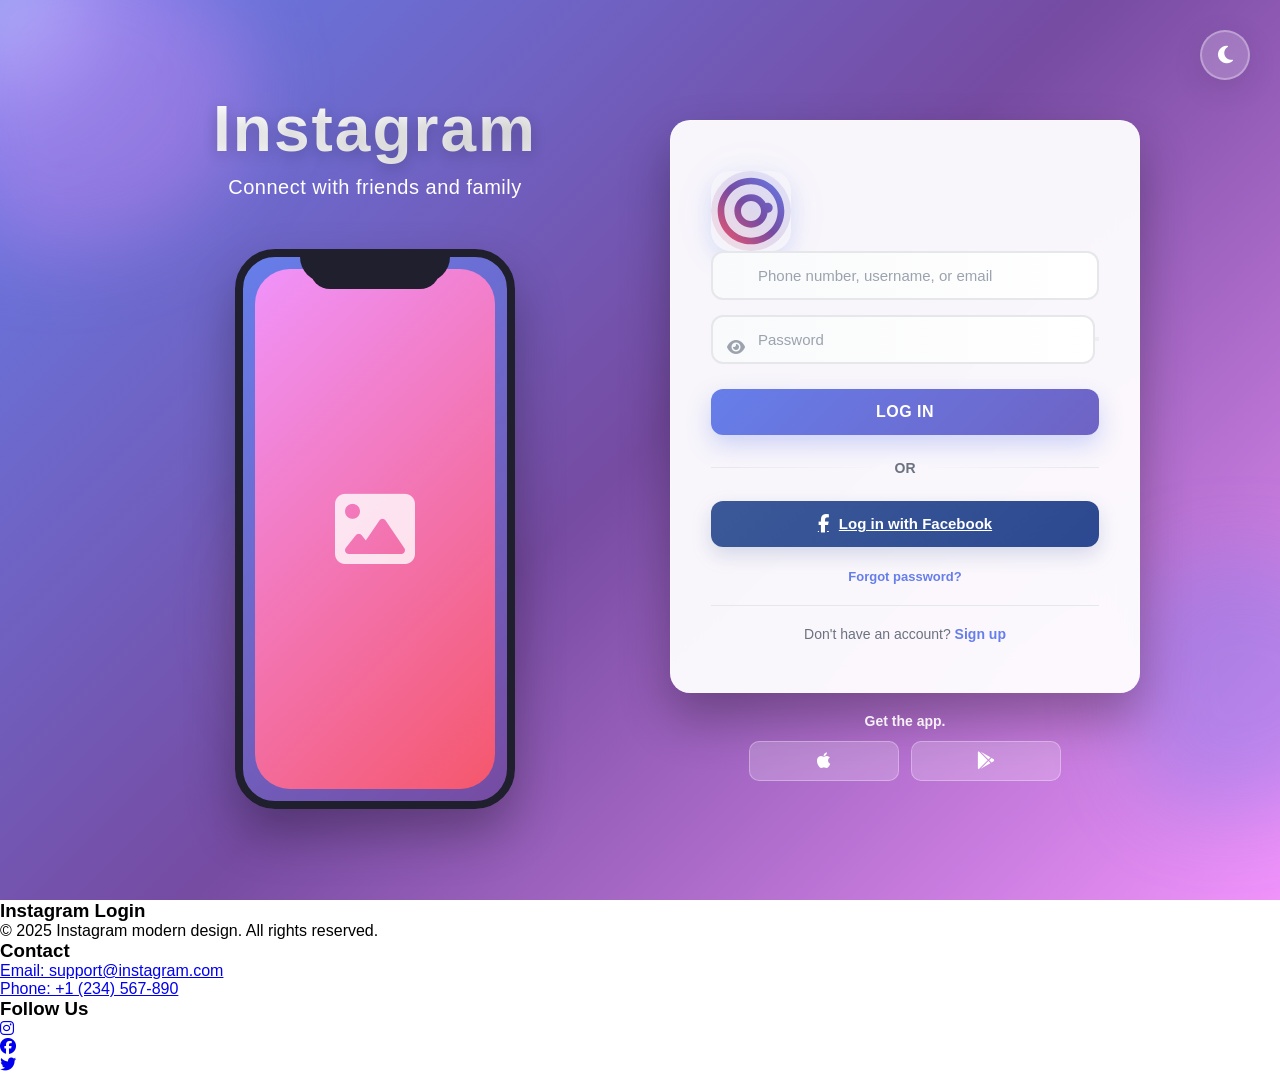
==== commit 9a0639b9: "Update index.html" ====
--- a/index.html
+++ b/index.html
@@ -6,6 +6,9 @@
   <meta name="viewport" content="width=device-width, initial-scale=1.0">
   <link rel="stylesheet" href="./css/main.css">
   <link rel="stylesheet" href="https://cdnjs.cloudflare.com/ajax/libs/font-awesome/6.4.0/css/all.min.css">
+  <link rel="icon" type="image/svg+xml"
+    href="data:image/svg+xml,<svg xmlns='http://www.w3.org/2000/svg' viewBox='0 0 180 180'><defs><linearGradient id='grad' x1='0%' y1='100%' x2='100%' y2='0%'><stop offset='0%' style='stop-color:%23f5576c;stop-opacity:1' /><stop offset='50%' style='stop-color:%23764ba2;stop-opacity:1' /><stop offset='100%' style='stop-color:%23667eea;stop-opacity:1' /></linearGradient></defs><rect width='180' height='180' fill='url(%23grad)' rx='40'/><circle cx='90' cy='90' r='50' fill='none' stroke='white' stroke-width='8'/><circle cx='115' cy='75' r='6' fill='white'/></svg>">
+  <meta name="theme-color" content="#667eea">
   <title>Instagram Login - Modern Design</title>
 </head>
 
@@ -118,6 +121,30 @@
   <script src="./js/script.js"></script>
 </body>
 
+<footer class="footer">
+  <div class="footer-content">
+    <div class="footer-section">
+      <h3>Instagram Login</h3>
+      <p>&copy; 2025 Instagram modern design. All rights reserved.</p>
+    </div>
+    <div class="footer-section">
+      <h3>Contact</h3>
+      <ul>
+        <li><a href="mailto:support@instagram.com" target="_blank">Email: support@instagram.com</a></li>
+        <li><a href="tel:+1234567890" target="_blank">Phone: +1 (234) 567-890</a></li>
+      </ul>
+    </div>
+    <div class="footer-section">
+      <h3>Follow Us</h3>
+      <ul class="social-links">
+        <li><a href="https://instagram.com" target="_blank"><i class="fab fa-instagram"></i></a></li>
+        <li><a href="https://facebook.com" target="_blank"><i class="fab fa-facebook"></i></a></li>
+        <li><a href="https://twitter.com" target="_blank"><i class="fab fa-twitter"></i></a></li>
+      </ul>
+    </div>
+  </div>
+</footer>
+
 <script src="./js/password-toggle.js"></script>
 
-</html>+</html>
--- a/css/main.css
+++ b/css/main.css
@@ -1484,6 +1484,26 @@
 }
 
 /* Responsive Design */
+@media (max-width: 1024px) {
+  .login-wrapper {
+    grid-template-columns: 1fr 1fr;
+    gap: 40px;
+  }
+
+  .phone-mockup {
+    width: 240px;
+    height: 480px;
+  }
+
+  .phone-content {
+    font-size: 60px;
+  }
+
+  .phone-content i {
+    font-size: 60px;
+  }
+}
+
 @media (max-width: 768px) {
   .login-wrapper {
     grid-template-columns: 1fr;
@@ -1491,6 +1511,10 @@
   }
 
   .left-section {
+    text-align: center;
+  }
+
+  .phone-mockup {
     display: none;
   }
 
@@ -1500,10 +1524,6 @@
 
   .login-container {
     padding: 40px 30px;
-  }
-
-  .phone-mockup {
-    display: none;
   }
 
   .right-section {
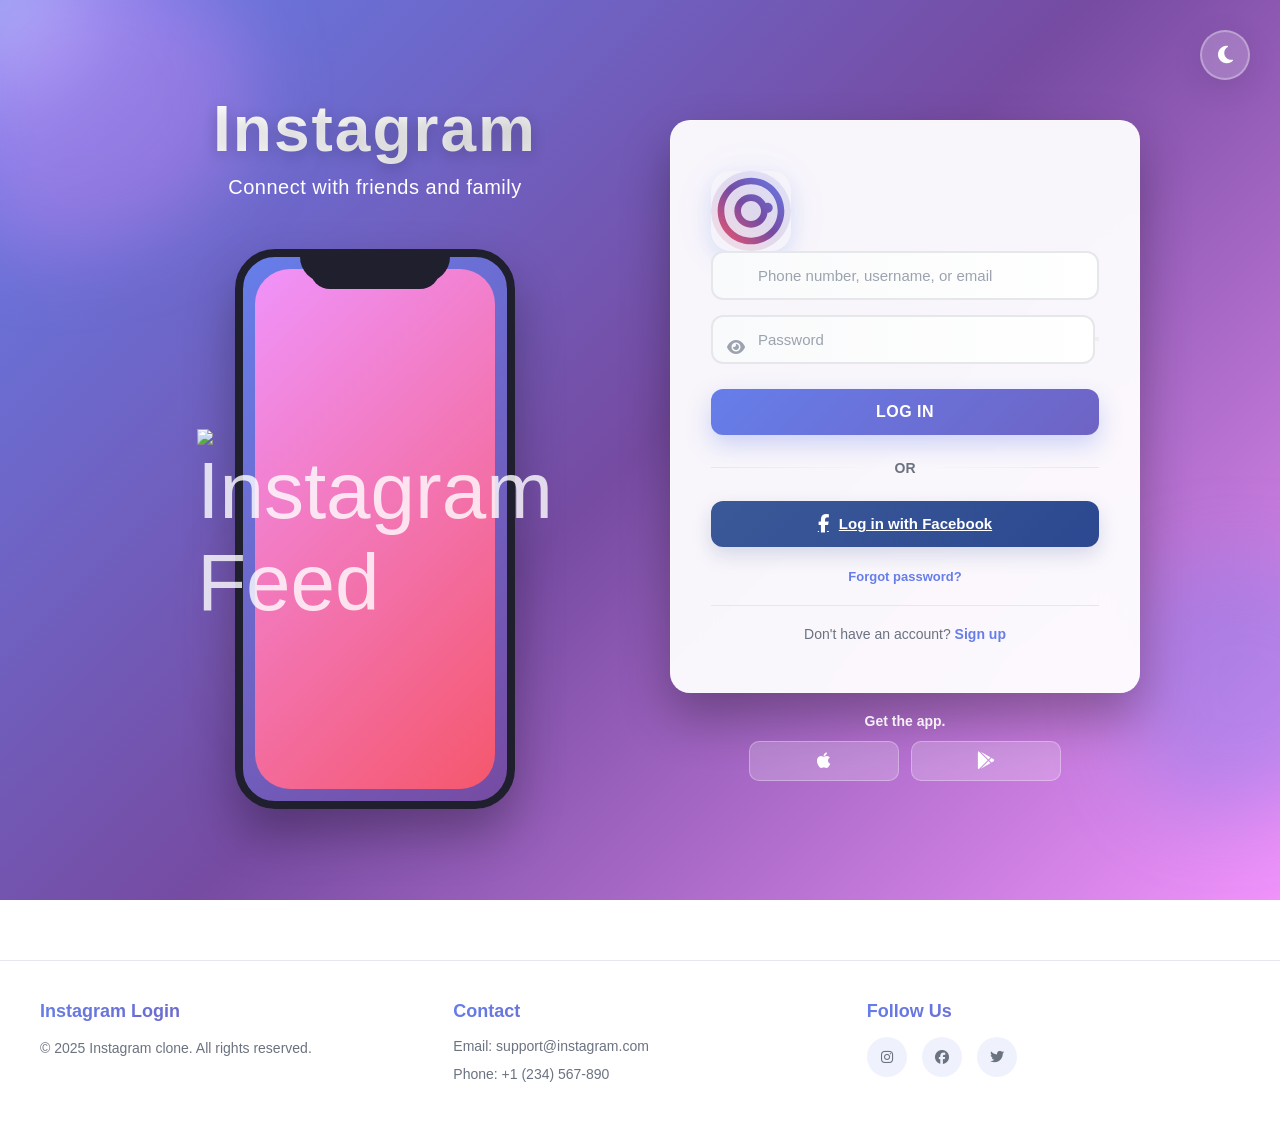
==== commit 8a39fa53: "Update index.html" ====
--- a/index.html
+++ b/index.html
@@ -40,7 +40,8 @@
         <div class="phone-mockup">
           <div class="phone-notch"></div>
           <div class="phone-content">
-            <i class="fas fa-image"></i>
+            <img src="https://images.unsplash.com/photo-1611262588024-d12430b98920?w=500&h=1000&fit=crop"
+              alt="Instagram Feed" class="phone-image">
           </div>
         </div>
       </div>
@@ -119,32 +120,32 @@
   </div>
 
   <script src="./js/script.js"></script>
+
+  <footer class="footer">
+    <div class="footer-content">
+      <div class="footer-section">
+        <h3>Instagram Login</h3>
+        <p>&copy; 2025 Instagram clone. All rights reserved.</p>
+      </div>
+      <div class="footer-section">
+        <h3>Contact</h3>
+        <ul>
+          <li><a href="mailto:support@instagram.com" target="_blank">Email: support@instagram.com</a></li>
+          <li><a href="tel:+1234567890" target="_blank">Phone: +1 (234) 567-890</a></li>
+        </ul>
+      </div>
+      <div class="footer-section">
+        <h3>Follow Us</h3>
+        <ul class="social-links">
+          <li><a href="https://instagram.com" target="_blank"><i class="fab fa-instagram"></i></a></li>
+          <li><a href="https://facebook.com" target="_blank"><i class="fab fa-facebook"></i></a></li>
+          <li><a href="https://twitter.com" target="_blank"><i class="fab fa-twitter"></i></a></li>
+        </ul>
+      </div>
+    </div>
+  </footer>
+
+  <script src="./js/password-toggle.js"></script>
 </body>
 
-<footer class="footer">
-  <div class="footer-content">
-    <div class="footer-section">
-      <h3>Instagram Login</h3>
-      <p>&copy; 2025 Instagram modern design. All rights reserved.</p>
-    </div>
-    <div class="footer-section">
-      <h3>Contact</h3>
-      <ul>
-        <li><a href="mailto:support@instagram.com" target="_blank">Email: support@instagram.com</a></li>
-        <li><a href="tel:+1234567890" target="_blank">Phone: +1 (234) 567-890</a></li>
-      </ul>
-    </div>
-    <div class="footer-section">
-      <h3>Follow Us</h3>
-      <ul class="social-links">
-        <li><a href="https://instagram.com" target="_blank"><i class="fab fa-instagram"></i></a></li>
-        <li><a href="https://facebook.com" target="_blank"><i class="fab fa-facebook"></i></a></li>
-        <li><a href="https://twitter.com" target="_blank"><i class="fab fa-twitter"></i></a></li>
-      </ul>
-    </div>
-  </div>
-</footer>
-
-<script src="./js/password-toggle.js"></script>
-
 </html>
--- a/css/main.css
+++ b/css/main.css
@@ -1551,3 +1551,135 @@
     font-size: 14px;
   }
 }
+
+/* Footer Styling */
+.footer {
+  background: var(--bg-secondary);
+  border-top: 1px solid var(--border-color);
+  padding: 40px 20px;
+  margin-top: 60px;
+  color: var(--text-light);
+  animation: premium-fade-in 0.8s ease-out;
+}
+
+.footer-content {
+  max-width: 1200px;
+  margin: 0 auto;
+  display: grid;
+  grid-template-columns: repeat(auto-fit, minmax(250px, 1fr));
+  gap: 40px;
+}
+
+.footer-section h3 {
+  color: var(--text-dark);
+  font-size: 18px;
+  font-weight: 600;
+  margin-bottom: 15px;
+  background: var(--primary-gradient);
+  -webkit-background-clip: text;
+  -webkit-text-fill-color: transparent;
+  background-clip: text;
+}
+
+.footer-section p {
+  font-size: 14px;
+  line-height: 1.6;
+  color: var(--text-light);
+}
+
+.footer-section ul {
+  list-style: none;
+  padding: 0;
+  margin: 0;
+}
+
+.footer-section ul li {
+  margin-bottom: 10px;
+}
+
+.footer-section a {
+  color: var(--text-light);
+  text-decoration: none;
+  font-size: 14px;
+  transition: all 0.3s cubic-bezier(0.4, 0.0, 0.2, 1);
+  display: inline-block;
+}
+
+.footer-section a:hover {
+  color: var(--primary-color);
+  transform: translateX(4px);
+}
+
+.social-links {
+  display: flex;
+  gap: 15px;
+}
+
+.social-links a {
+  width: 40px;
+  height: 40px;
+  display: flex;
+  align-items: center;
+  justify-content: center;
+  border-radius: 50%;
+  background: rgba(102, 126, 234, 0.1);
+  color: var(--primary-color);
+  transition: all 0.3s cubic-bezier(0.4, 0.0, 0.2, 1);
+}
+
+.social-links a:hover {
+  background: var(--primary-gradient);
+  color: white;
+  transform: translateY(-4px);
+  box-shadow: 0 10px 25px rgba(102, 126, 234, 0.3);
+}
+
+@media (max-width: 768px) {
+  .footer {
+    padding: 30px 15px;
+    margin-top: 40px;
+  }
+
+  .footer-content {
+    gap: 30px;
+  }
+
+  .footer-section h3 {
+    font-size: 16px;
+  }
+
+  .footer-section a {
+    font-size: 13px;
+  }
+
+  .social-links {
+    gap: 10px;
+  }
+
+  .social-links a {
+    width: 36px;
+    height: 36px;
+    font-size: 14px;
+  }
+}
+
+@media (max-width: 480px) {
+  .footer {
+    padding: 20px 10px;
+    margin-top: 30px;
+  }
+
+  .footer-content {
+    grid-template-columns: 1fr;
+    gap: 20px;
+  }
+
+  .footer-section h3 {
+    font-size: 14px;
+    margin-bottom: 10px;
+  }
+
+  .footer-section a {
+    font-size: 12px;
+  }
+}
